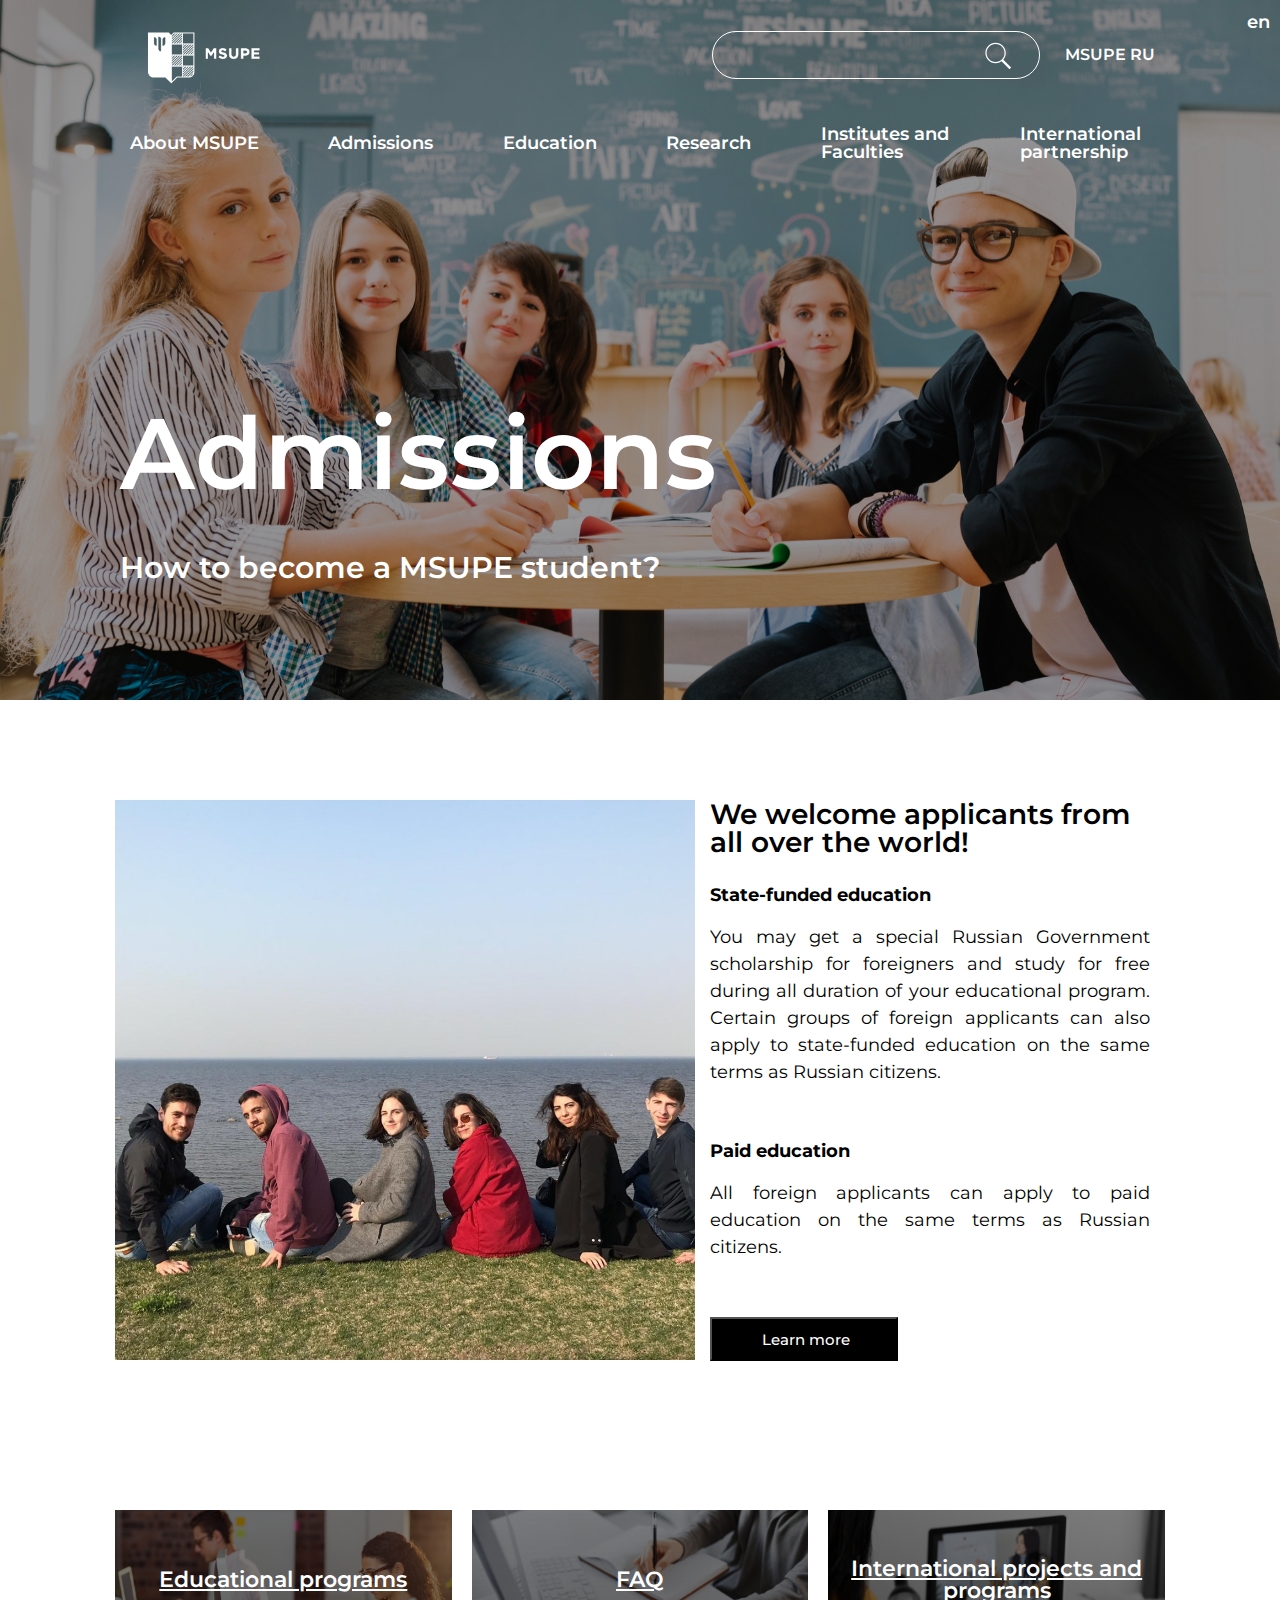
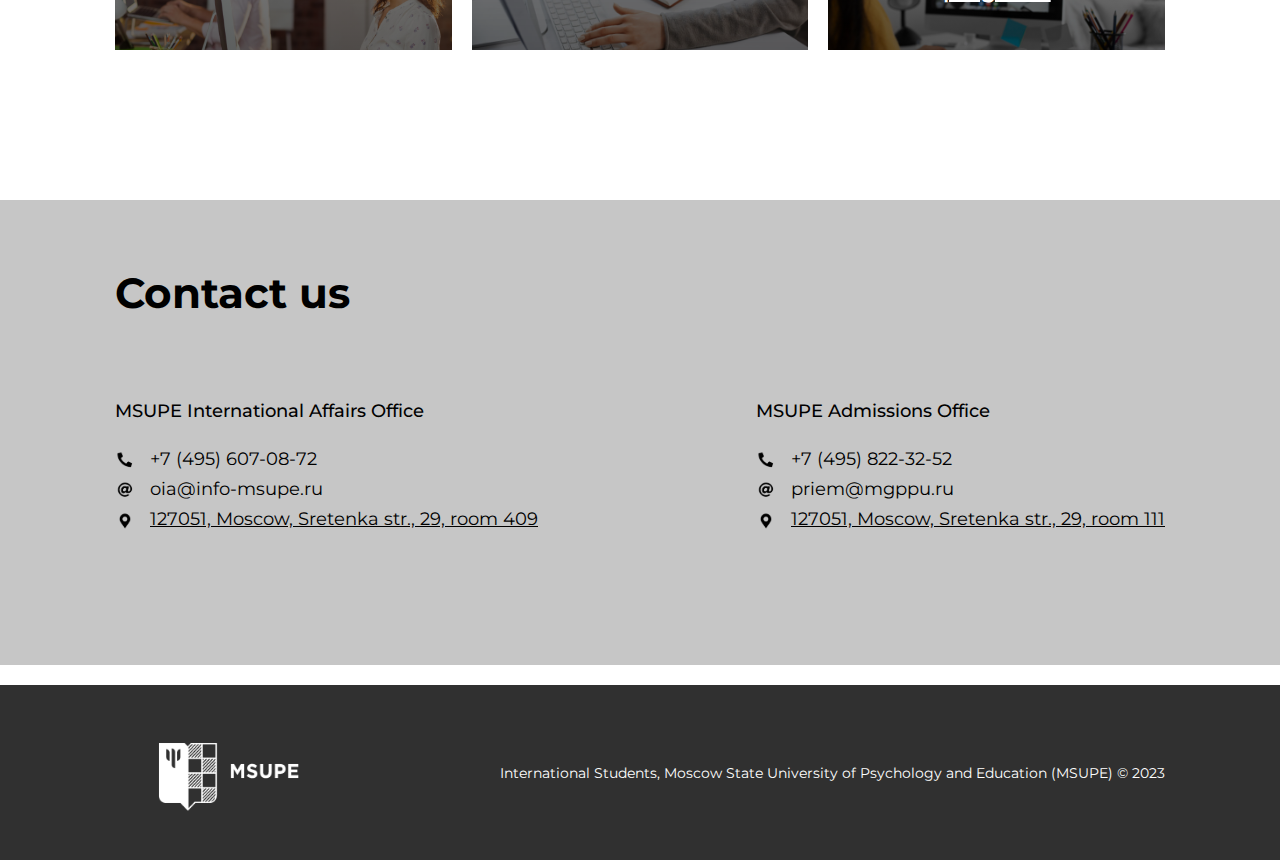
==== index.html @ 315d689c "about 1/3" ====
<!DOCTYPE html>
<html lang="en">

<head>
	<title>MSUPE Copy</title>
	<meta charset="UTF-8">
	<link rel="stylesheet" href="../scss/style.css">
</head>
<meta name="viewport" content="width=device-width">

<body>
	<div class="wrapper">
		<div class="content">
			<header class="header">
				<div class="container header__container">
					<div class="header__top top">
						<a href="./index.html" class="top__logo">
							<img src="./img/logo.png" alt="Logo">
						</a>
						<div href="#" class="top__language-switch">

						</div>

						<div class="menu__icon">
							<span></span>
						</div>
						<div class="top__search search">
							<div class="search__container">
								<form>
									<div class="search__form">
										<input type="text" />
										<button type="submit">
											<img src="./img/search2.svg" alt="searchImage">
										</button>
									</div>

								</form>
							</div>
							<div class="top__link">
								<a class="icon-link" href="https://mgppu.ru">MSUPE RU</a>
							</div>
						</div>
					</div>
					<nav class="header__menu menu">
						<nav class="menu__body">
							<ul class="menu__list">
								<li class="menu__item"><a href="./pages/english/about/about.html"
										class="menu__link">About
										MSUPE</a></li>
								<li class="menu__item"><a href="./index.html" class="menu__link">Admissions</a>
								</li>

								<li class="menu__item"><a href="https://msupe.ru/education/"
										class="menu__link">Education</a></li>
								<li class="menu__item"><a href="https://msupe.ru/research/"
										class="menu__link">Research</a></li>
								<li class="menu__item"><a href="https://msupe.ru/academic-departments-2/"
										class="menu__link">Institutes
										and Faculties
									</a></li>
								<li class="menu__item"><a href="https://msupe.ru/international-cooperation-2/"
										class="menu__link">International
										partnership</a></li>
						</nav>
				</div>
				<a class="switch-language" href="#">
					<div class="switch-language__icon">
						<span>en</span>
					</div>
					<div class="switch-language__menu sl-menu">
						<ul class="sl-menu__list">
							<li class="sl-menu__item">
								<a href="./index.html">English</a>
							</li>
							<li class="sl-menu__item">
								<a href="./pages/Vietnamese/vm-index.html">Vietnamese</a>
							</li>
						</ul>
					</div>
				</a>
			</header>

			<main class="main">
				<section class="admissions">
					<div class="container admissions__container">
						<div class="admissions__body">
							<h1>Admissions</h1>
							<h2>How to become a MSUPE student?</h2>
						</div>
					</div>
				</section>

				<section class="welcome">
					<div class="container welcome__container">
						<div class="welcome__body">
							<div class="welcome__image"></div>
							<div class="welcome__text text-welcome">
								<h3 class="text-welcome__title">We welcome applicants from all over the world!</h3>
								<div class="text-welcome__block">
									<b>State-funded education</b>
									<span>You may get a special Russian Government scholarship for foreigners and study
										for free during all duration of your educational program. Certain groups of
										foreign applicants can also apply to state-funded education on the same terms as
										Russian citizens.</span>
								</div>
								<div class="text-welcome__block">
									<b>Paid education</b>
									<span>All foreign applicants can apply to paid education on the same terms as
										Russian citizens.</span>
								</div>
								<div class="text-welcome__button">
									<button>
										<a href="https://msupe.ru/for-international-applicants/">Learn more</a>
									</button>
								</div>
							</div>
						</div>
					</div>
				</section>
				<section class="cards">
					<div class="container cards__container">
						<div class="cards__block block-cards">
							<div class="block-cards__item block-cards__item-1">
								<a href="https://msupe.ru/academic-departments-2/">Educational programs</a>
							</div>
							<div class="block-cards__item block-cards__item-2">
								<a href="https://msupe.ru/faq/">FAQ</a>
							</div>
							<div class="block-cards__item block-cards__item-3">
								<a href="https://msupe.ru/international-projects-and-programs/">International projects
									and programs</a>
							</div>


						</div>
					</div>
				</section>
				<section class="contacts">
					<div class="container contacts__container">
						<div class="contacts__body body-contacts">
							<div class="body-contacts__header">
								<h3>Contact us</h3>
							</div>
							<div class="body-contacts__block">
								<div class="body-contacts__text bc-text">
									<div class="bc-text__title">
										MSUPE International Affairs Office
									</div>
									<div class="bc-text__list bc-list">
										<div class="bc-list__number bc-item">
											+7 (495) 607-08-72
										</div>
										<div class="bc-list__email bc-item">
											oia@info-msupe.ru
										</div>
										<div class="bc-list__address bc-item">
											<a href="https://yandex.ru/maps/-/CDq96F-Q" target="_blank">
												127051, Moscow, Sretenka str., 29, room 409
											</a>
										</div>
									</div>
								</div>
								<div class="body-contacts__text bc-text">
									<div class="bc-text__title">MSUPE Admissions Office</div>
									<div class="bc-text__list bc-list">
										<div class="bc-list__number bc-item">
											+7 (495) 822-32-52</div>
										<div class="bc-list__email bc-item">
											priem@mgppu.ru</div>
										<div class="bc-list__address bc-item">
											<a href="https://yandex.ru/maps/-/CDq96F-Q" target="_blank">
												127051, Moscow, Sretenka str., 29, room 111
											</a>
										</div>
									</div>
								</div>
							</div>
						</div>
					</div>
				</section>
			</main>
			<script type="text/javascript" charset="utf-8" async
				src="https://api-maps.yandex.ru/services/constructor/1.0/js/?um=constructor%3A1d8b262036889a4906f381c5f42035f99e3a7af59d61a1822eb69a00954217e3&amp;width=100%&amp;height=400&amp;lang=ru_RU&amp;scroll=true&amp;loading=lazy"></script>
			<footer class="footer">
				<div class="container footer__container">
					<div class="footer__logo">
						<img src="./img/logo-large.png" alt="Logo">

					</div>
					<div class="footer__text">International Students, Moscow State University of Psychology and
						Education (MSUPE) © 2023</div>
				</div>
			</footer>
		</div>
	</div>
</body>
<!--JS-->

<script src="js/script.js"></script>

</html>
---- scss/style.css ----
@charset "UTF-8";
/* Указываем box sizing */
@import url("https://fonts.googleapis.com/css2?family=Montserrat:wght@400;500;600;700&display=swap");
*,
*::before,
*::after {
  box-sizing: border-box;
}

/* Убираем внутренние отступы */
ul[class],
ol[class] {
  padding: 0;
}

/* Убираем внешние отступы */
body,
h1,
h2,
h3,
h4,
p,
ul[class],
ol[class],
li,
figure,
figcaption,
blockquote,
dl,
dd {
  margin: 0;
}

/* Выставляем основные настройки по-умолчанию для body */
body {
  min-height: 100vh;
  scroll-behavior: smooth;
  text-rendering: optimizeSpeed;
  line-height: 1.5;
}

/* Удаляем стандартную стилизацию для всех ul и il, у которых есть атрибут class*/
ul[class],
ol[class] {
  list-style: none;
}

/* Элементы a, у которых нет класса, сбрасываем до дефолтных стилей */
a:not([class]) {
  text-decoration-skip-ink: auto;
}

/* Упрощаем работу с изображениями */
img {
  display: block;
}

/* Указываем понятную периодичность в потоке данных у article*/
article > * + * {
  margin-top: 1em;
}

/* Наследуем шрифты для инпутов и кнопок */
input,
button,
textarea,
select {
  font: inherit;
}

/* Удаляем все анимации и переходы для людей, которые предпочитай их не использовать */
@media (prefers-reduced-motion: reduce) {
  * {
    animation-duration: 0.01ms !important;
    animation-iteration-count: 1 !important;
    transition-duration: 0.01ms !important;
    scroll-behavior: auto !important;
  }
}
html,
body {
  height: 100%;
  line-height: 1;
  font-size: 62.5%;
}

body {
  font-family: "Montserrat", sans-serif;
  color: #000000;
}

body._lock {
  overflow: hidden;
}

.wrapper {
  overflow: hidden;
  min-height: 100%;
  display: flex;
  flex-direction: column;
}

.content {
  font-size: 1.8rem;
  flex: 1 1 auto;
}

.container {
  max-width: 108rem;
  margin: 0 auto;
  padding: 0rem 1.5rem;
}

/* PC + LAPTOP*/
@media (max-width: 1087px) {
  .container {
    max-width: 970px;
  }
  .welcome__image {
    height: 42rem;
    width: 46rem;
  }
}
/* TABLET */
@media (max-width: 991.98px) {
  .welcome__body {
    display: flex;
    flex-direction: column;
  }
  .menu__list {
    margin: 0rem 0rem 0rem 1rem;
  }
  .container {
    max-width: 750px;
  }
}
/* MOBILE */
@media (max-width: 767.98px) {
  .container {
    max-width: none;
  }
}
.header {
  position: absolute;
  width: 100%;
  top: 0;
  left: 0;
  z-index: 50;
  font-size: 1.6rem;
  font-weight: 600;
}
.header a {
  color: #fff;
  text-decoration: none;
}

.top {
  display: flex;
  justify-content: space-between;
  align-items: center;
  padding: 1rem;
}
.top__logo img {
  height: 9rem;
  width: 16rem;
}
.top .search__container {
  border: 1px solid #fff;
  border-radius: 25px;
  display: inline-flex;
  padding: 0px 20px;
  justify-content: space-between;
  align-items: center;
}
.top .search__form {
  border: none;
}
.top .search__form input {
  height: 4.6rem;
  width: 24rem;
  border: none;
  outline: none;
  background: transparent;
}
.top .search__form input:focus {
  color: #fff;
}
.top .search__form button {
  background: transparent;
  vertical-align: middle;
  border: none;
  cursor: pointer;
}
.top .search__form img {
  width: 30px;
}
.top__search {
  display: flex;
  flex-direction: row;
  justify-content: center;
  align-items: center;
}
.top .icon-link {
  padding-left: 2.5rem;
}

/*................................................*/
.switch-language {
  position: absolute;
  top: 0;
  right: 0;
  padding: 0.2rem;
}
.switch-language__icon {
  display: flex;
  justify-content: center;
  align-items: center;
  font-size: 1.8rem;
  width: 40px;
  height: 40px;
  position: relative;
  cursor: pointer;
}
.switch-language__menu {
  position: absolute;
  top: -70%;
  right: 0;
  display: block;
  transition: all 0.5s ease 0s;
  transform: rotate(45deg) translate(0px, 50%);
}
.switch-language__menu._active {
  top: 35px;
  right: 0;
  padding: 1rem;
  border-radius: 5px;
  background-color: rgba(0, 0, 0, 0.2901960784);
  transform: rotate(0) translate(0px, 50%);
}

.sl-menu__item {
  margin-bottom: 1rem;
}
.sl-menu__item:last-child {
  margin-bottom: 0;
}

/*................................................*/
.icon-menu {
  display: none;
}

/*................................................*/
.menu {
  display: flex;
  justify-content: space-between;
  align-items: center;
  font-size: 1.8rem;
  padding: 1.5rem;
}
.menu__body {
  width: 100%;
}
.menu__list {
  display: flex;
  width: 100%;
  flex-direction: row;
  justify-content: space-between;
  align-items: center;
}
.menu__item {
  max-width: 13rem;
}
.menu__item a {
  cursor: pointer;
}

.admissions {
  height: 70rem;
  width: 100%;
  background-repeat: no-repeat;
  background-position-y: 50%;
  background-size: cover;
  background-image: linear-gradient(to bottom, rgba(0, 0, 0, 0.4), rgba(0, 0, 0, 0.4)), url("../img/admissions/admissions.jpg");
  margin-bottom: 10rem;
}
.admissions__container {
  padding: 15.3rem 0rem 5.6rem 0rem;
  display: flex;
  flex-wrap: wrap;
  align-items: center;
}
.admissions__body h1 {
  margin: 23rem 0 3rem 0;
  color: #ffffff;
  font-family: "Montserrat", Sans-serif;
  font-size: 10rem;
  font-weight: 600;
  padding: 2rem 0 0 2rem;
}
.admissions__body h2 {
  color: #ffffff;
  font-family: "Montserrat", Sans-serif;
  font-size: 3rem;
  font-weight: 600;
  padding: 2rem 0 0 2rem;
}

.welcome__body {
  display: grid;
  grid-template-columns: 1fr 1fr;
  flex-direction: row;
  flex-wrap: nowrap;
}
.welcome__image {
  height: 56rem;
  width: 58rem;
  background: #fff url("../img/welcome/welcome-image.jpeg") no-repeat;
  background-position-x: center;
  background-size: cover;
  object-fit: cover;
  object-position: center center;
}
.welcome__text {
  padding: 0 1.5rem 1.5rem 1.5rem;
  display: flex;
  flex-direction: column;
  min-height: 100%;
  max-height: 56rem;
}

.text-welcome__title {
  color: #000000;
  font-family: "Montserrat", Sans-serif;
  font-size: 2.8rem;
  font-weight: 600;
  margin-bottom: 3rem;
}
.text-welcome__block {
  display: flex;
  flex-direction: column;
  flex: 1 1 auto;
}
.text-welcome__block b {
  color: #000000;
  font-family: "Montserrat", Sans-serif;
  font-size: 1.8rem;
  font-weight: 700;
  margin-bottom: 2rem;
}
.text-welcome__block span {
  color: #000000;
  font-family: "Montserrat", Sans-serif;
  font-size: 1.8rem;
  font-weight: 400;
  margin-bottom: 5.58rem;
  text-align: justify;
  line-height: 1.5em;
}
.text-welcome__block:last-child {
  display: flex;
  margin: 0;
  flex: 0 0 auto;
}
@media (max-width: 1087.98px) {
  .text-welcome .text-welcome__block span {
    margin-bottom: 1.47rem;
  }
  .text-welcome .body-contacts__header {
    margin: 3rem 0 4rem 0;
  }
}
.text-welcome__button button {
  padding: 1.1rem 5rem 1.1rem 5rem;
  max-width: 18.8rem;
  background-color: #000000;
  cursor: pointer;
  white-space: nowrap;
}
.text-welcome__button a {
  font-family: "Montserrat", Sans-serif;
  font-weight: 500;
  font-size: 1.5rem;
  text-decoration: none;
  color: #fff;
}

.cards {
  margin: 15rem 0;
}

.block-cards {
  display: flex;
  flex-direction: row;
  justify-content: space-between;
  align-items: center;
  gap: 2rem;
}
.block-cards__item {
  height: 14rem;
  width: 37rem;
  display: flex;
  justify-content: center;
  align-items: center;
}
.block-cards__item a {
  color: #fff;
  font-size: 2.2rem;
  font-weight: 600;
  text-align: center;
}
.block-cards__item-1 {
  background: linear-gradient(to bottom, rgba(0, 0, 0, 0.5), rgba(0, 0, 0, 0.6)), url("../img/cards/1.jpg");
  background-position-y: 20%;
  background-size: cover;
  text-align: center;
}
.block-cards__item-2 {
  background: linear-gradient(to bottom, rgba(0, 0, 0, 0.5), rgba(0, 0, 0, 0.6)), url("../img/cards/2.jpg");
  background-size: cover;
  background-position-y: 40%;
}
.block-cards__item-3 {
  background: linear-gradient(to bottom, rgba(0, 0, 0, 0.5), rgba(0, 0, 0, 0.6)), url("../img/cards/3.jpg");
  background-size: cover;
}

.contacts {
  margin-bottom: 2rem;
  height: 46.5rem;
  width: 100%;
  background-color: #c6c6c6;
}

.body-contacts {
  display: flex;
  flex-direction: column;
}
.body-contacts__header {
  margin: 7rem 0 8.5rem 0;
  color: #000000;
  font-family: "Montserrat", Sans-serif;
  font-size: 36px;
  font-weight: 400;
  line-height: 1.3em;
}
.body-contacts__block {
  display: flex;
  justify-content: space-between;
  align-items: center;
  flex-direction: row;
}
.body-contacts__text {
  display: flex;
  flex-direction: column;
}

.bc-text__title {
  margin-bottom: 3rem;
  color: #000000;
  font-family: "Montserrat", Sans-serif;
  font-size: 18px;
  font-weight: 500;
}

.bc-item {
  margin-bottom: 1rem;
}

.bc-list a {
  text-decoration: underline;
  color: #000;
}
.bc-list__number::before {
  content: "";
  display: inline-block;
  margin-right: 10px;
  width: 2rem;
  height: 2rem;
  background-image: url("../img/contacts/phone.png");
  background-position: center;
  background-size: cover;
  background-repeat: no-repeat;
  vertical-align: middle;
}
.bc-list__email::before {
  content: "";
  display: inline-block;
  margin-right: 10px;
  width: 2rem;
  height: 2rem;
  background-image: url("../img/contacts/email.png");
  background-position: center;
  background-size: cover;
  background-repeat: no-repeat;
  vertical-align: middle;
}
.bc-list__address::before {
  content: "";
  display: inline-block;
  margin-right: 10px;
  width: 2rem;
  height: 2rem;
  background-image: url("../img/contacts/map.png");
  background-position: center;
  background-size: cover;
  background-repeat: no-repeat;
  vertical-align: middle;
}

.footer {
  margin-top: 2rem;
  background-color: #303030;
  height: 17.5rem;
  width: 100%;
  display: flex;
  justify-content: space-between;
  align-items: center;
}
.footer__container {
  width: 100%;
  display: flex;
  flex-direction: row;
  justify-content: space-between;
  align-items: center;
}
.footer__logo {
  display: flex;
  justify-content: center;
  align-items: center;
  height: 13rem;
  width: 23rem;
}
.footer__logo img {
  height: 12rem;
  width: 20rem;
}
.footer__text {
  font-size: 1.4rem;
  color: #fff;
}

/* TABLET */
@media (max-width: 991.98px) {
  .admissions {
    margin-bottom: 5rem;
  }
  .admissions h1 {
    margin-top: 28rem;
  }
  .welcome {
    display: flex;
  }
  .welcome__container {
    max-width: 100% !important;
  }
  .welcome__body {
    display: flex;
    flex-direction: column;
    justify-content: center;
    align-items: start;
    max-width: 750px;
  }
  .welcome__image {
    max-height: 100%;
    width: 100%;
    object-fit: cover;
    background-size: contain;
  }
  .text-welcome__title {
    margin: 2rem 0rem 2rem 0rem;
  }
  .text-welcome__block span {
    margin-bottom: 3rem;
  }
  .text-welcome__block:last-child {
    margin-bottom: 2rem;
  }
  .cards {
    margin: 5rem 0rem;
  }
  .contacts {
    padding: 4rem 0;
    height: auto;
  }
  .body-contacts__header {
    margin: 0rem 0rem 5rem 0rem;
  }
  .body-contacts__text {
    margin-right: 3rem;
  }
  .body-contacts__text:last-child {
    padding-right: 0;
  }
  .container {
    max-width: 750px;
  }
  .menu__list {
    margin: 0rem 0rem 0rem 1rem;
    border-radius: 25px;
    display: flex;
    gap: 2rem;
    justify-content: start;
    align-items: start;
    flex-direction: column;
  }
  .menu__item {
    margin-bottom: 1rem;
  }
  .menu__link {
    padding: 1rem;
    border-radius: 25px;
    text-wrap: nowrap;
  }
  .block-cards {
    flex-direction: row;
  }
}
@media (max-width: 690.98px) {
  .switch-language {
    top: 25%;
  }
  .switch-language__menu._active {
    top: 30%;
  }
  .admissions__body h1 {
    font-size: 5.2rem;
    margin: 35rem 0rem 1rem 0rem;
  }
  .admissions__body h2 {
    font-size: 2.6rem;
  }
  .icon-link {
    display: none;
  }
  .welcome__image {
    max-height: 50%;
    width: 100%;
    object-fit: cover;
    background-size: contain;
    object-position: bottom;
  }
  .contacts {
    padding: 4rem 0;
  }
  .body-contacts__block {
    margin-left: -4rem;
    flex-direction: column;
  }
  .body-contacts__header {
    margin: 0rem 0rem 3rem 0.5rem;
  }
  .body-contacts__text {
    margin-bottom: 4rem;
  }
  .body-contacts__text:last-child {
    margin-bottom: 0;
  }
  .bc-text__title {
    margin-bottom: 2rem;
  }
  .search__container {
    height: 5rem;
    width: 24rem;
  }
  .search__form input {
    position: relative;
    top: 1.5rem;
    left: -1.2rem;
    width: 18rem !important;
  }
  .search__form button {
    position: relative;
    top: -2.2rem;
    left: 16rem;
  }
  .search__form img {
    width: 30px;
  }
  .block-cards {
    flex-direction: column;
    align-items: start;
  }
  .block-cards__item {
    width: 100%;
  }
  .footer__container {
    display: flex;
    flex-direction: column;
    text-align: center;
    padding: 2rem 2rem 5rem 2rem;
  }
}
@media (max-width: 499.98px) {
  .container {
    padding: 0;
  }
  .switch-language {
    top: 65%;
  }
  .switch-language__menu._active {
    top: 70%;
  }
  .menu__icon {
    z-index: 5;
    display: block;
    position: relative;
    width: 40px;
    height: 28px;
    cursor: pointer;
    margin-left: -30px;
  }
  .menu__icon span,
  .menu__icon::before,
  .menu__icon::after {
    left: 0;
    position: absolute;
    height: 10%;
    width: 100%;
    transition: all 0.3s ease 0s;
    background-color: #fff;
  }
  .menu__icon::before,
  .menu__icon::after {
    content: "";
  }
  .menu__icon::before {
    top: 0;
  }
  .menu__icon::after {
    bottom: 0;
  }
  .menu__icon span {
    top: 50%;
    transform: scale(1) translate(0px, -50%);
  }
  .menu__icon._active span {
    transform: scale(0) translate(0px, -50%);
  }
  .menu__icon._active::before {
    top: 48%;
    transform: rotate(-45deg) translate(0px, -50%);
  }
  .menu__icon._active::after {
    bottom: 50%;
    transform: rotate(45deg) translate(0px, 50%);
  }
  /*----------------------------------*/
  .top {
    margin: 2rem 0 0 1rem;
    flex-direction: row;
    align-items: center;
  }
  .top__logo {
    margin: 0;
    display: none;
  }
  .menu {
    margin: 0;
  }
  .menu__body {
    position: absolute;
    top: 110%;
    left: -100%;
    transition: left 1s ease 0s;
  }
  .menu__body._active {
    top: 110%;
    left: 0%;
  }
  .menu__list {
    width: 100%;
    gap: 2rem;
    font-size: 1.8rem;
    text-wrap: nowrap;
    white-space: nowrap;
  }
  .menu__item {
    width: 100%;
    text-wrap: nowrap;
    white-space: nowrap;
  }
  .menu__link {
    width: 100%;
    text-wrap: nowrap;
    white-space: nowrap;
  }
  .menu__link a {
    width: 100%;
    text-wrap: nowrap;
    white-space: nowrap;
  }
  .admissions__container {
    padding: 0;
  }
  .admissions__body h1 {
    margin: 45rem 0rem 1rem 0rem;
    font-size: 4.8rem;
  }
  .cards {
    margin-top: 8rem;
  }
  .welcome__image {
    object-fit: cover;
    object-position: top;
    background-size: contain;
  }
  .welcome__text {
    margin-top: -20rem;
  }
  .body-contacts__header {
    margin: 0rem 0rem 3rem 1rem;
  }
  .body-contacts__block {
    padding: 0rem 2rem;
    margin-left: 0;
  }
}
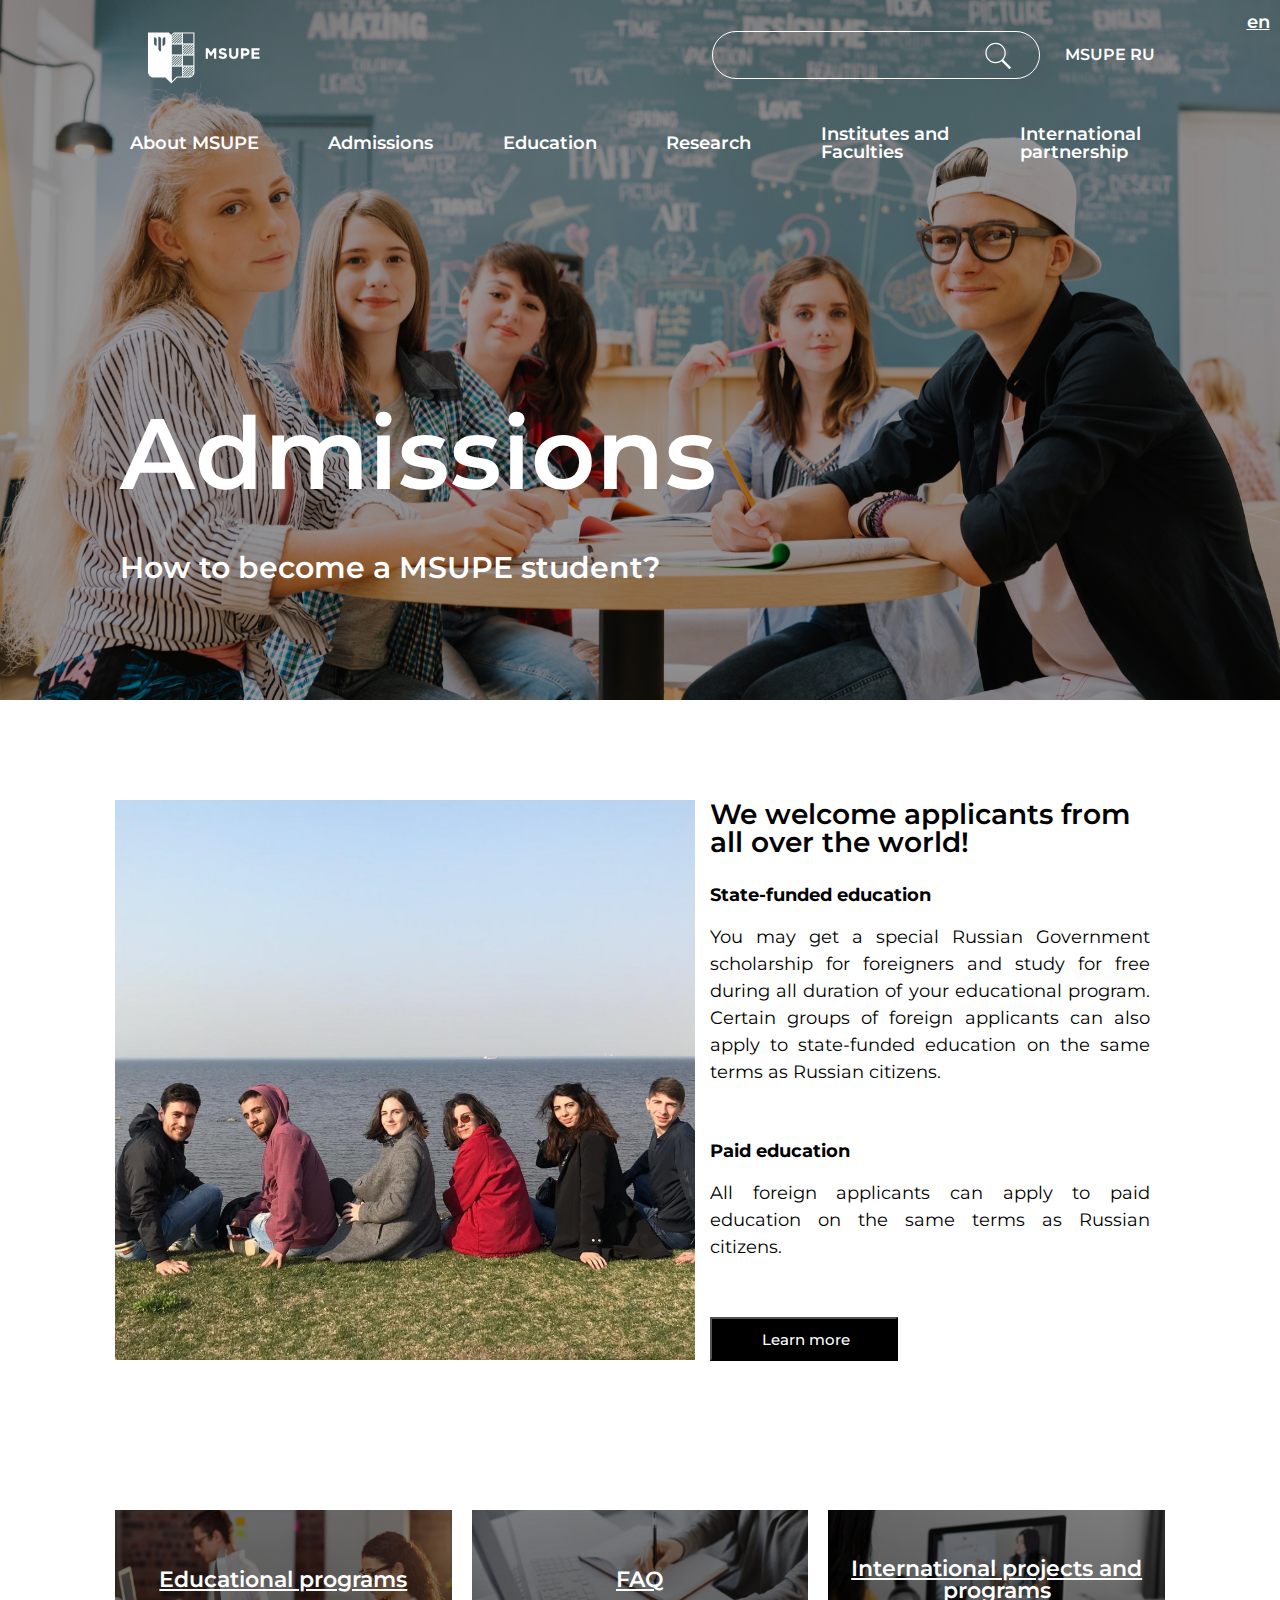
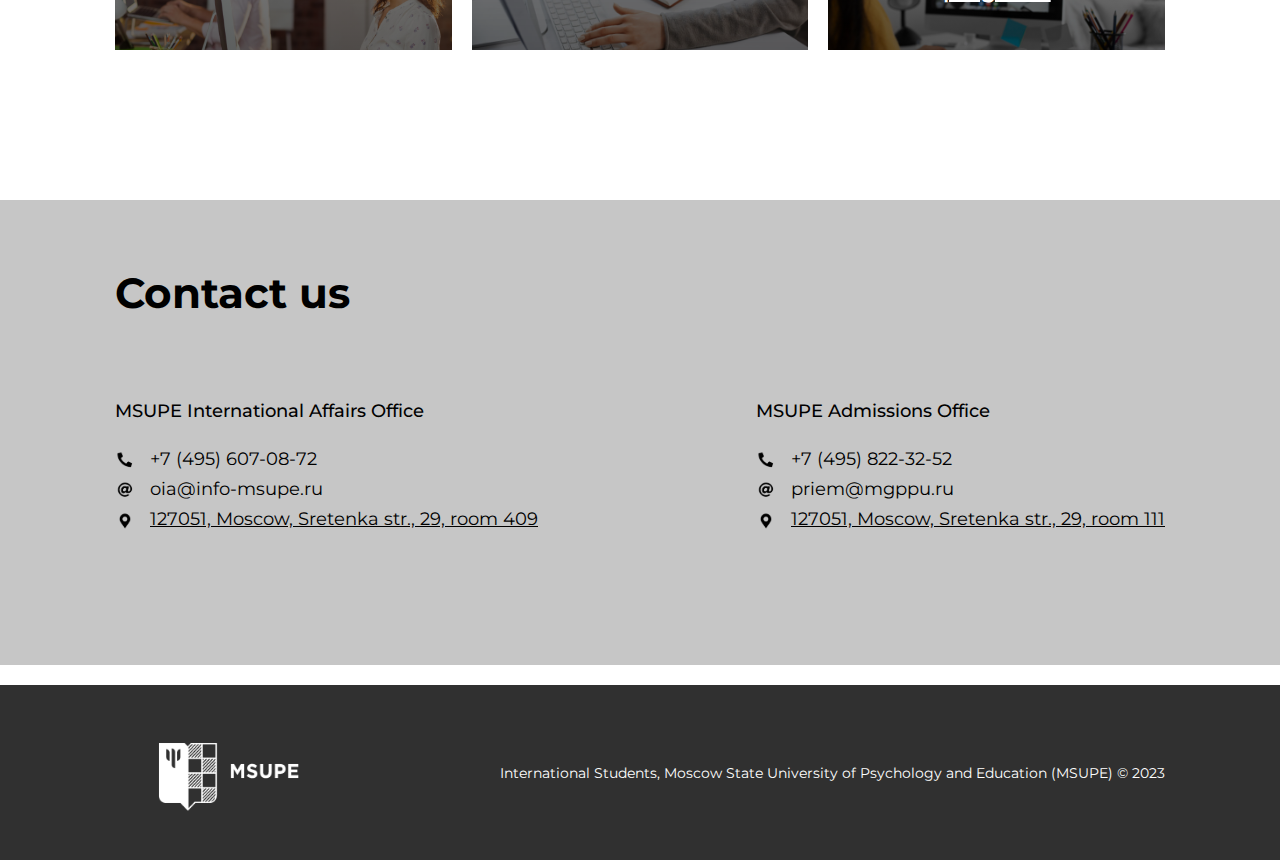
==== commit ba0d8218: "about 2.5/3 (learn more left)" ====
--- a/index.html
+++ b/index.html
@@ -4,7 +4,7 @@
 <head>
 	<title>MSUPE Copy</title>
 	<meta charset="UTF-8">
-	<link rel="stylesheet" href="../scss/style.css">
+	<link rel="stylesheet" href="./scss/style.css">
 </head>
 <meta name="viewport" content="width=device-width">
 
@@ -70,10 +70,16 @@
 					<div class="switch-language__menu sl-menu">
 						<ul class="sl-menu__list">
 							<li class="sl-menu__item">
-								<a href="./index.html">English</a>
+								<a href="./about.html">
+									English
+									<img src="../../../img/en-icon.png" alt="en-icon">
+								</a>
 							</li>
 							<li class="sl-menu__item">
-								<a href="./pages/Vietnamese/vm-index.html">Vietnamese</a>
+								<a href="#">
+									Vietnamese
+									<img src="../../../img/vm-icon.png" alt="vm-icon">
+								</a>
 							</li>
 						</ul>
 					</div>
--- a/scss/style.css
+++ b/scss/style.css
@@ -77,6 +77,84 @@
     scroll-behavior: auto !important;
   }
 }
+.switch-language {
+  position: absolute;
+  top: 0;
+  right: 0;
+  padding: 0.2rem;
+}
+.switch-language__icon {
+  display: flex;
+  justify-content: center;
+  align-items: center;
+  font-size: 1.8rem;
+  width: 40px;
+  height: 40px;
+  position: relative;
+  text-decoration: underline;
+  cursor: pointer;
+}
+
+.sl-menu {
+  display: none;
+  position: absolute;
+  top: 20px;
+  right: 0;
+  display: block;
+  transition: all 0.5s ease 0s;
+  opacity: 0;
+}
+.sl-menu._active {
+  display: block;
+  top: 38px;
+  right: 0;
+  padding: 1rem;
+  border: 0.5px solid #fff;
+  border-radius: 5px;
+  background-color: rgba(255, 255, 255, 0.2509803922);
+  opacity: 1;
+}
+.sl-menu__list {
+  display: none;
+}
+.sl-menu__list._active {
+  display: block;
+}
+.sl-menu__item {
+  margin-bottom: 1rem;
+}
+.sl-menu__item:last-child {
+  margin-bottom: 0;
+}
+.sl-menu__item a {
+  display: flex;
+  flex-direction: row;
+  justify-content: start;
+  align-items: center;
+  text-decoration: underline;
+}
+.sl-menu__item img {
+  width: 24px;
+  margin-left: 1rem;
+}
+
+/*................................................*/
+@media (max-width: 690.98px) {
+  .switch-language {
+    top: 25%;
+  }
+  .switch-language__menu._active {
+    top: 35%;
+  }
+}
+@media (max-width: 499.98px) {
+  .switch-language {
+    top: 80%;
+  }
+  .switch-language__menu._active {
+    top: 115%;
+  }
+}
 html,
 body {
   height: 100%;
@@ -202,47 +280,6 @@
 }
 .top .icon-link {
   padding-left: 2.5rem;
-}
-
-/*................................................*/
-.switch-language {
-  position: absolute;
-  top: 0;
-  right: 0;
-  padding: 0.2rem;
-}
-.switch-language__icon {
-  display: flex;
-  justify-content: center;
-  align-items: center;
-  font-size: 1.8rem;
-  width: 40px;
-  height: 40px;
-  position: relative;
-  cursor: pointer;
-}
-.switch-language__menu {
-  position: absolute;
-  top: -70%;
-  right: 0;
-  display: block;
-  transition: all 0.5s ease 0s;
-  transform: rotate(45deg) translate(0px, 50%);
-}
-.switch-language__menu._active {
-  top: 35px;
-  right: 0;
-  padding: 1rem;
-  border-radius: 5px;
-  background-color: rgba(0, 0, 0, 0.2901960784);
-  transform: rotate(0) translate(0px, 50%);
-}
-
-.sl-menu__item {
-  margin-bottom: 1rem;
-}
-.sl-menu__item:last-child {
-  margin-bottom: 0;
 }
 
 /*................................................*/
@@ -617,12 +654,6 @@
   }
 }
 @media (max-width: 690.98px) {
-  .switch-language {
-    top: 25%;
-  }
-  .switch-language__menu._active {
-    top: 30%;
-  }
   .admissions__body h1 {
     font-size: 5.2rem;
     margin: 35rem 0rem 1rem 0rem;
@@ -694,12 +725,6 @@
 @media (max-width: 499.98px) {
   .container {
     padding: 0;
-  }
-  .switch-language {
-    top: 65%;
-  }
-  .switch-language__menu._active {
-    top: 70%;
   }
   .menu__icon {
     z-index: 5;
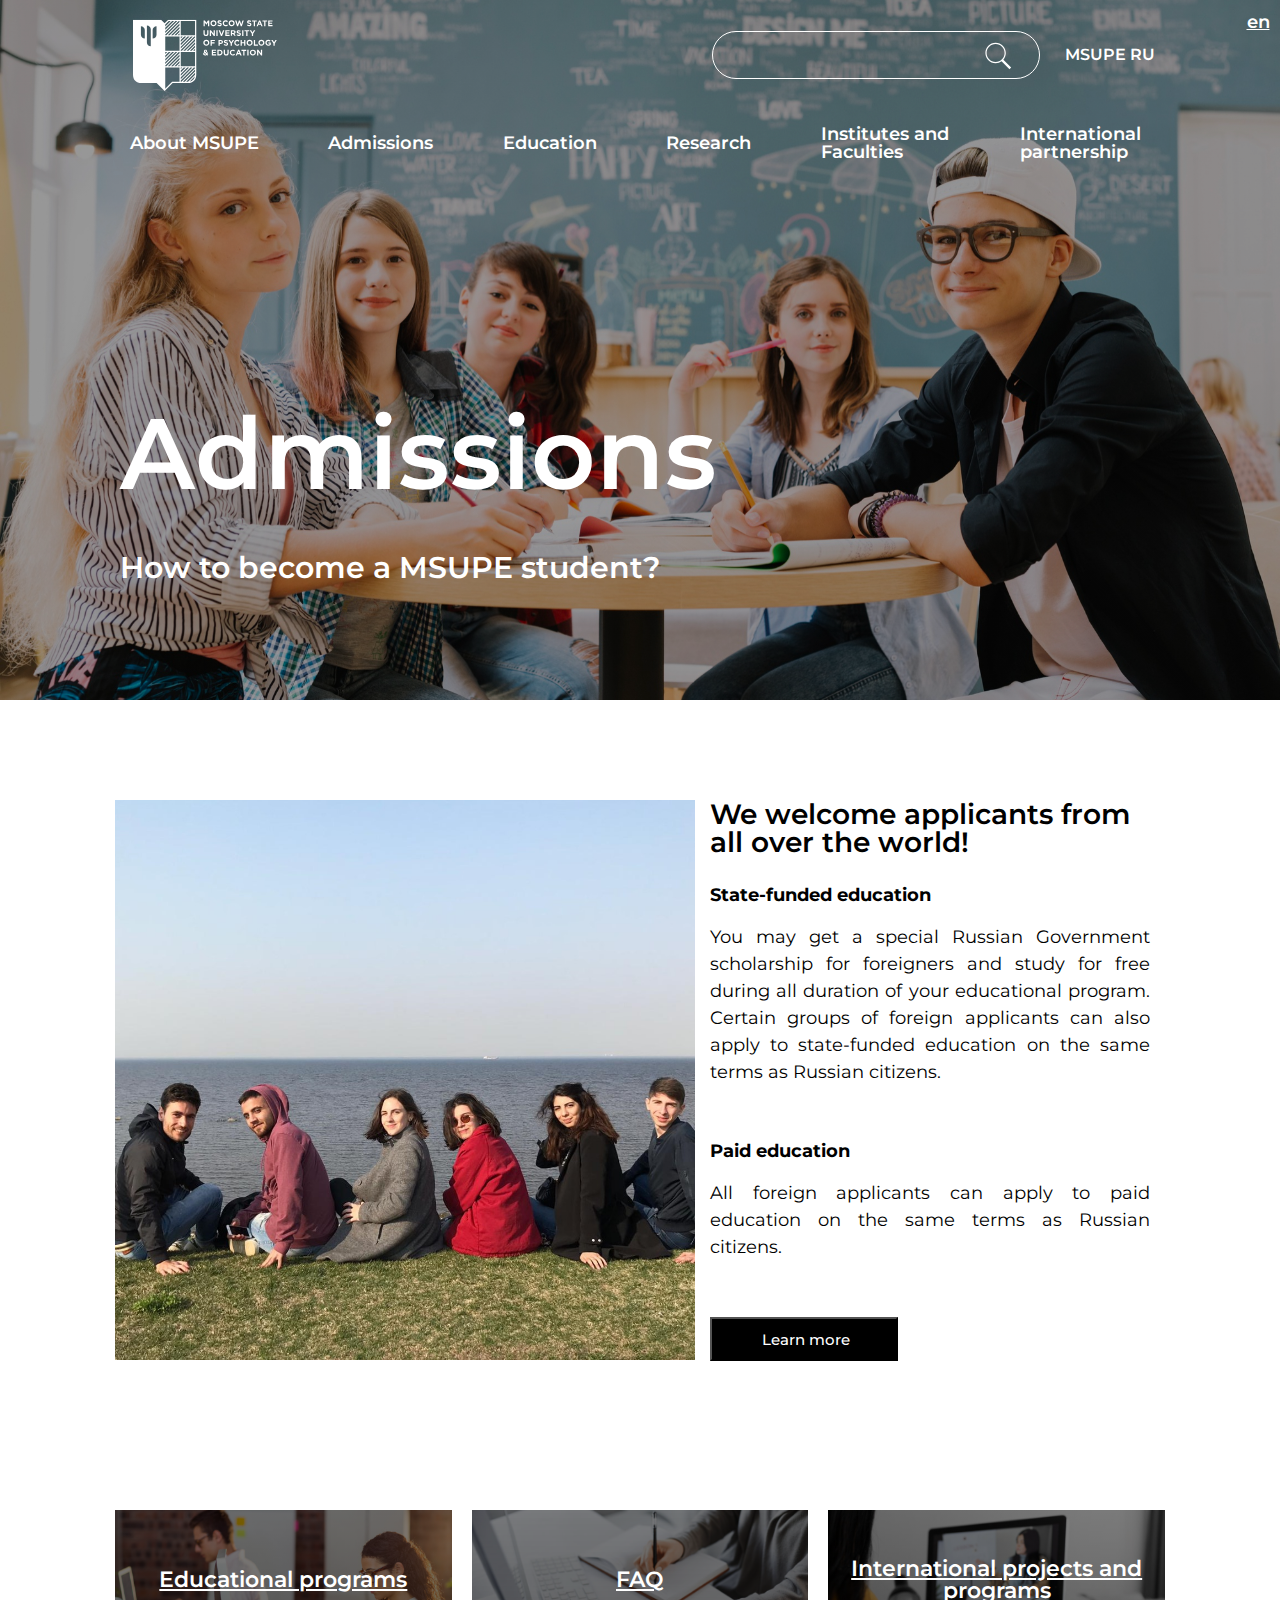
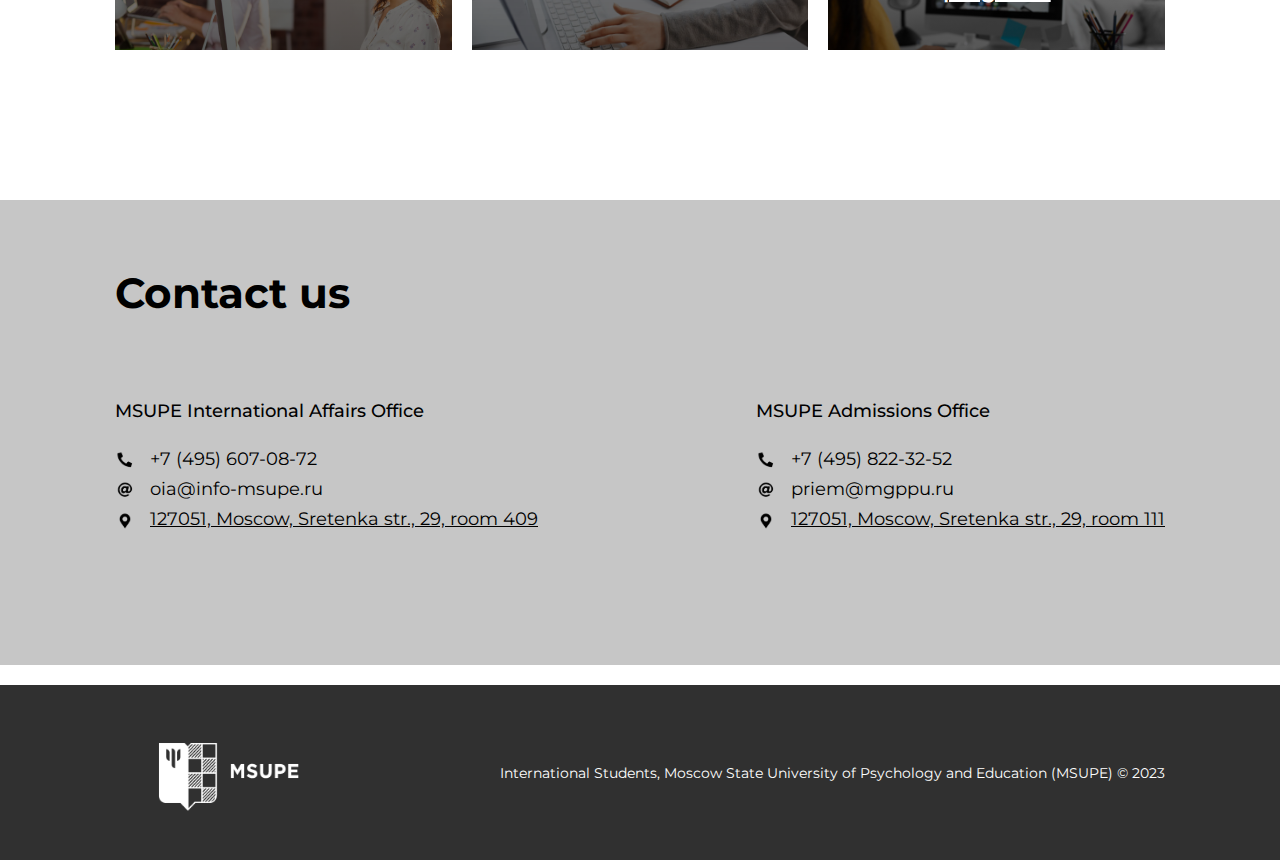
==== commit 3b68930d: "new logo from Dana" ====
--- a/index.html
+++ b/index.html
@@ -15,7 +15,7 @@
 				<div class="container header__container">
 					<div class="header__top top">
 						<a href="./index.html" class="top__logo">
-							<img src="./img/logo.png" alt="Logo">
+							<img src="./img/logo.svg" alt="Logo">
 						</a>
 						<div href="#" class="top__language-switch">
 
@@ -70,15 +70,15 @@
 					<div class="switch-language__menu sl-menu">
 						<ul class="sl-menu__list">
 							<li class="sl-menu__item">
-								<a href="./about.html">
+								<a href="./index.html">
 									English
-									<img src="../../../img/en-icon.png" alt="en-icon">
+									<img src="./img/en-icon.png" alt="en-icon">
 								</a>
 							</li>
 							<li class="sl-menu__item">
-								<a href="#">
+								<a href="./pages/Vietnamese/vm-index.html">
 									Vietnamese
-									<img src="../../../img/vm-icon.png" alt="vm-icon">
+									<img src="./img/vm-icon.png" alt="vm-icon">
 								</a>
 							</li>
 						</ul>
--- a/scss/style.css
+++ b/scss/style.css
@@ -238,9 +238,16 @@
   align-items: center;
   padding: 1rem;
 }
-.top__logo img {
+.top__logo {
+  display: flex;
+  justify-content: center;
+  align-items: center;
   height: 9rem;
   width: 16rem;
+}
+.top__logo img {
+  height: 90%;
+  width: 90%;
 }
 .top .search__container {
   border: 1px solid #fff;
